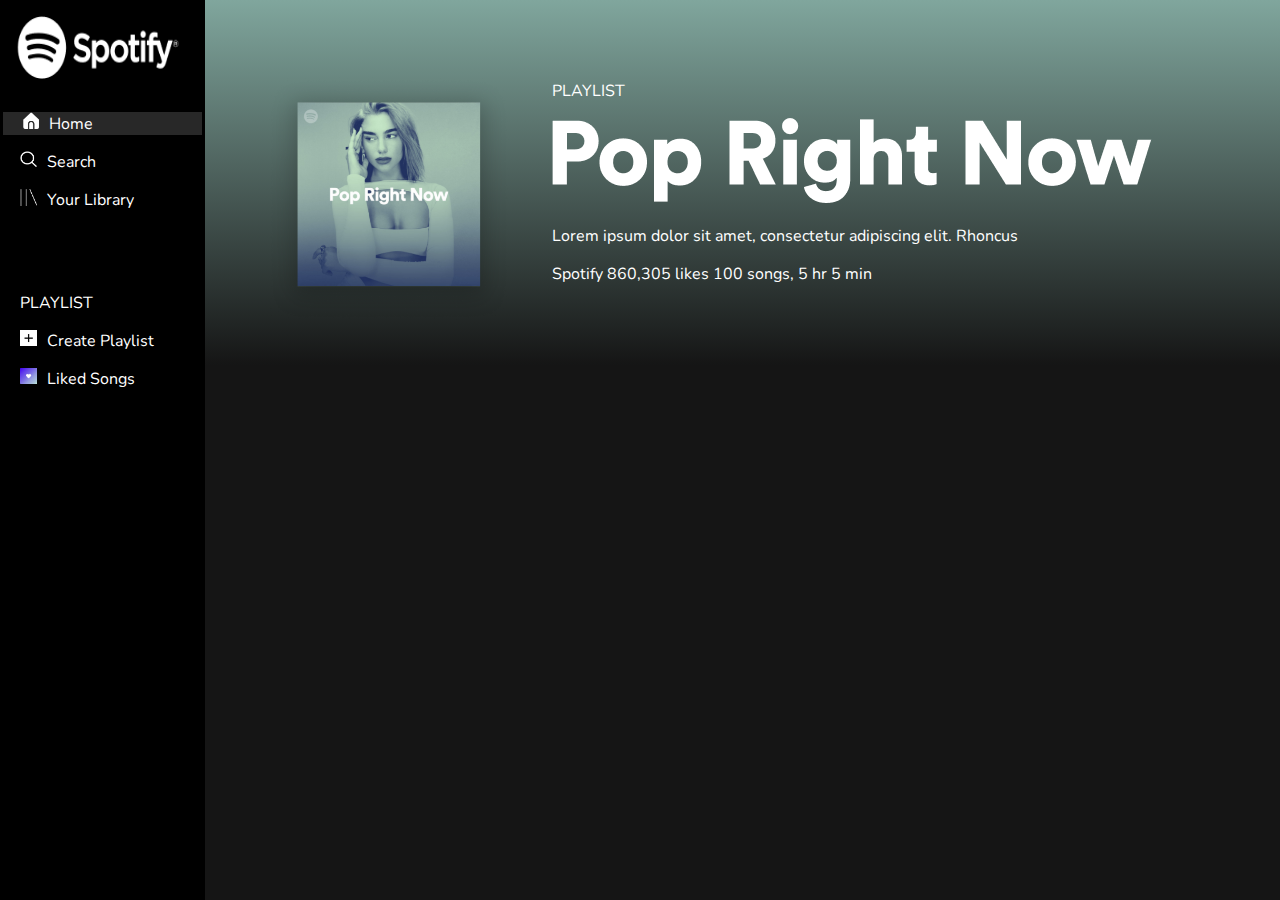
==== index2.html @ 0253b00b "file 3" ====
<!DOCTYPE html>
<html lang="en">

<head>
    <meta charset="UTF-8" />
    <meta name="viewport" content="width=device-width, initial-scale=1.0" />
    <title>Document</title>
    <link rel="stylesheet" href="./style2.css" />
    <link rel="icon" type="image/x-icon" href="./assets/logo.png" />

    <link rel="preconnect" href="https://fonts.googleapis.com" />
    <link rel="preconnect" href="https://fonts.gstatic.com" crossorigin />
    <link href="https://fonts.googleapis.com/css2?family=Nunito:wght@300;400;700&display=swap" rel="stylesheet" />
</head>

<body>
    <div class="main-container">
        <!-- side-bar -->
        <nav>
            <img class="spotify-logo" src="./assets/Spotify logo.png" alt="logo-image" />

            <div class="box-1 all-boxes">
                <p class="home-logo1 home-logo2">
                    <img src="assets/home.png" class="home-logo" alt="home-logo" /><a href="#">Home</a>
                </p>
                <p class="home-logo2">
                    <img src="assets/search.png" class="home-logo" alt="search-logo" /><a href="#"></a>Search
                </p>
                <p class="home-logo2">
                    <img src="assets/library.png" class="home-logo" alt="library-logo" /><a href="#">Your Library</a>
                </p>
            </div>
            <div class="box-2 all-boxes">
                <p class="home-logo">PLAYLIST</p>
                <p>
                    <img src="assets/mini-plus.png" class="home-logo mini-plus home-logo2" alt="mini-plus" />Create
                    Playlist
                </p>
                <p>
                    <img src="assets/mini-heart.png" class="home-logo mini-heart home-logo2" alt="heart-img" />Liked
                    Songs
                </p>
            </div>
        </nav>
        <div>
            <!-- hero section -->
            <header>
                <div class="hero">
                    <div class="hero-sec-1">
                        <img src="assets/hero-pic.png" class="hero-img" alt="hero-img" />
                    </div>
                    <div class="hero-sec-2">
                        <p>PLAYLIST</p>
                        <div clas="hero-div"><img src="assets/Pop Right Now.png" clas="hero-div-h1" alt="text"></div>
                        <p>
                            Lorem ipsum dolor sit amet, consectetur adipiscing elit. Rhoncus
                        </p>
                        <p>Spotify 860,305 likes 100 songs, 5 hr 5 min</p>
                    </div>
                </div>
                <!-- bar -->
                <div>
                    <!-- signs -->
                    <div>
                        <img src="" alt="">
                        <img src="" alt="">
                        <img src="" alt="">
                    </div>
                    <div>
                        <img src="" alt="">
                    </div>
                    <!-- music grid -->
                    <div>
                        <div></div>
                        <div>
                            <div><img src="" alt=""></div>
                            <div>
                                <p></p>
                                <p></p>
                            </div>
                        </div>
                        <div></div>
                        <div></div>
                    </div>
                </div>
            </header>
        </div>
    </div>
</body>

</html>
---- style2.css ----
body,
html {
  font-family: "nunito", sans-serif;
  background-color: #151515;
  height: 100vh;
  margin: 0%;
  padding: 0%;
  overflow-x: hidden;
}
nav {
    width: 16%;
    position: fixed;
    z-index: 3;
    left: 0;
    top: 0;
    bottom: 0;
    color: white;
    background-color: #000000; 
    display: flex;
     
    flex-direction: column;
  }
  a {
    text-decoration: none;
    color: white;
  }
  
.spotify-logo {
    margin: 8%;
    width: 80%;
    height: 7%;
    padding-right: 15%;
  } 
  
.all-boxes{
    height: 30%;
    gap:0%;

}
.home-logo1 {
  justify-self: center;
  width: 97%;
  background-color: #282828;
}
.home-logo {
    font-size: 100%;
  width: 8%;
  margin-right: 5%;
  margin-left: 10%;
}
.mini-logo {
  background-image: url("assets/mini-logo-background.png");
}
.mini-plus {
  background-color: white;
}  
.box-1{
    height: 20%;
} 
header{
    display: flex;
}
.hero{ 
    background: linear-gradient(to bottom, #80a69d, #151515);
    width: 100%; 
    color: white;
    display: flex; 
    justify-content: space-around;
    align-items: center;
    padding-top: 5%; 
    position: fixed;
    z-index: 0;
    top: 0;
    margin-bottom: 500%;
    gap: 0;
     
}
.hero-img{ 
    width: 70%;  
    margin-left: 40%; 
}
 .hero-sec-1{
     width: 50%;  
     margin-left: 10%;
     margin-right: 6%;
     margin-top: -2%;
 }
  .hero-sec-2{
    width: 70%;
  margin-right: 10%;
  margin-bottom: 5%; 
 } 
.hero-div-h1{
  width: 100%;
}
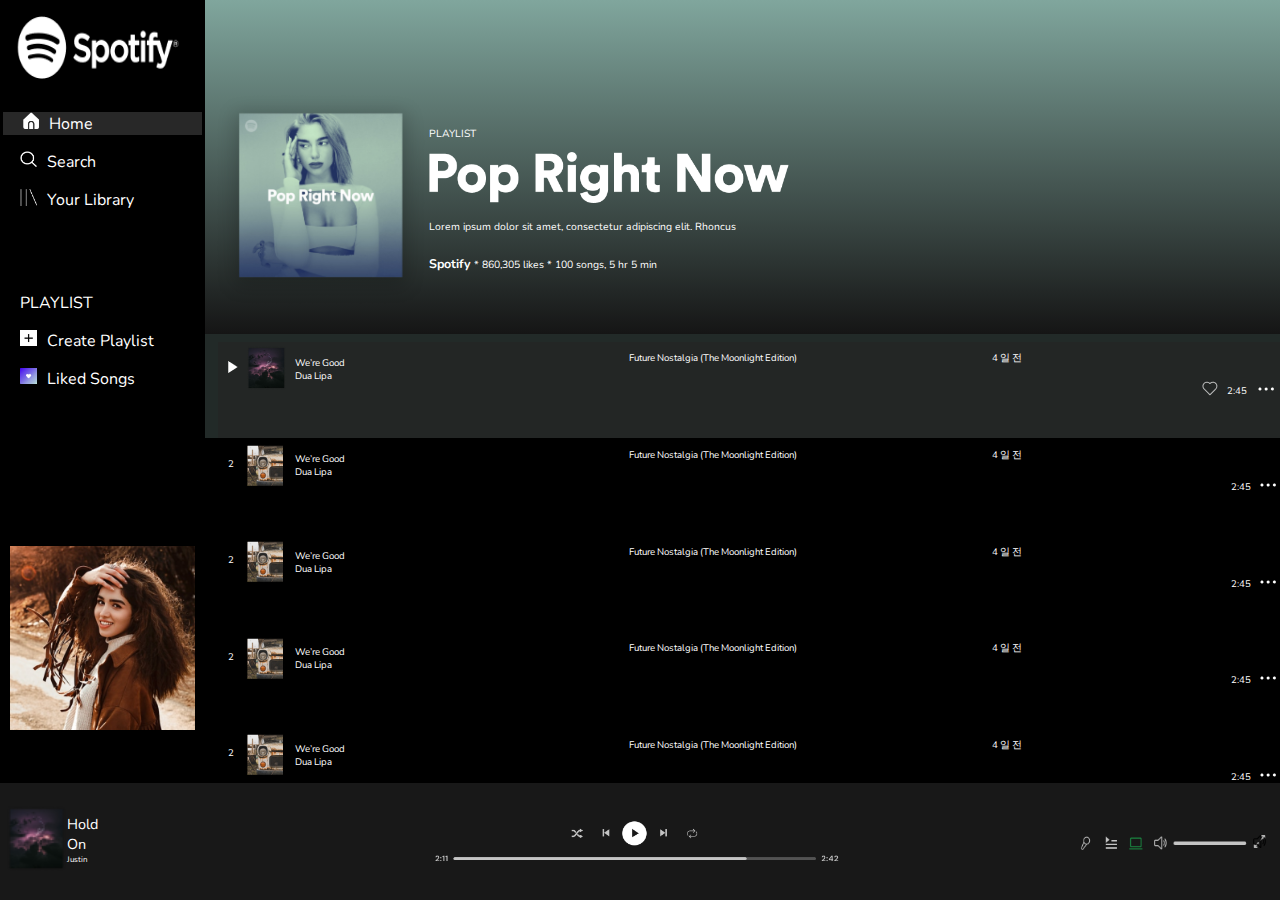
==== commit fd31f987: "file is ready" ====
--- a/index2.html
+++ b/index2.html
@@ -2,90 +2,245 @@
 <html lang="en">
 
 <head>
-    <meta charset="UTF-8" />
-    <meta name="viewport" content="width=device-width, initial-scale=1.0" />
-    <title>Document</title>
-    <link rel="stylesheet" href="./style2.css" />
-    <link rel="icon" type="image/x-icon" href="./assets/logo.png" />
-
-    <link rel="preconnect" href="https://fonts.googleapis.com" />
-    <link rel="preconnect" href="https://fonts.gstatic.com" crossorigin />
-    <link href="https://fonts.googleapis.com/css2?family=Nunito:wght@300;400;700&display=swap" rel="stylesheet" />
+  <meta charset="UTF-8" />
+  <meta name="viewport" content="width=device-width, initial-scale=1.0" />
+  <title>Document</title>
+  <link rel="stylesheet" href="./style2.css" />
+  <link rel="icon" type="image/x-icon" href="./assets/logo.png" />
+
+  <link rel="preconnect" href="https://fonts.googleapis.com" />
+  <link rel="preconnect" href="https://fonts.gstatic.com" crossorigin />
+  <link href="https://fonts.googleapis.com/css2?family=Nunito:wght@300;400;700&display=swap" rel="stylesheet" />
 </head>
 
 <body>
-    <div class="main-container">
-        <!-- side-bar -->
-        <nav>
-            <img class="spotify-logo" src="./assets/Spotify logo.png" alt="logo-image" />
-
-            <div class="box-1 all-boxes">
-                <p class="home-logo1 home-logo2">
-                    <img src="assets/home.png" class="home-logo" alt="home-logo" /><a href="#">Home</a>
-                </p>
-                <p class="home-logo2">
-                    <img src="assets/search.png" class="home-logo" alt="search-logo" /><a href="#"></a>Search
-                </p>
-                <p class="home-logo2">
-                    <img src="assets/library.png" class="home-logo" alt="library-logo" /><a href="#">Your Library</a>
-                </p>
-            </div>
-            <div class="box-2 all-boxes">
-                <p class="home-logo">PLAYLIST</p>
-                <p>
-                    <img src="assets/mini-plus.png" class="home-logo mini-plus home-logo2" alt="mini-plus" />Create
-                    Playlist
-                </p>
-                <p>
-                    <img src="assets/mini-heart.png" class="home-logo mini-heart home-logo2" alt="heart-img" />Liked
-                    Songs
-                </p>
-            </div>
-        </nav>
-        <div>
-            <!-- hero section -->
-            <header>
-                <div class="hero">
-                    <div class="hero-sec-1">
-                        <img src="assets/hero-pic.png" class="hero-img" alt="hero-img" />
-                    </div>
-                    <div class="hero-sec-2">
-                        <p>PLAYLIST</p>
-                        <div clas="hero-div"><img src="assets/Pop Right Now.png" clas="hero-div-h1" alt="text"></div>
-                        <p>
-                            Lorem ipsum dolor sit amet, consectetur adipiscing elit. Rhoncus
-                        </p>
-                        <p>Spotify 860,305 likes 100 songs, 5 hr 5 min</p>
-                    </div>
-                </div>
-                <!-- bar -->
-                <div>
-                    <!-- signs -->
-                    <div>
-                        <img src="" alt="">
-                        <img src="" alt="">
-                        <img src="" alt="">
-                    </div>
-                    <div>
-                        <img src="" alt="">
-                    </div>
-                    <!-- music grid -->
-                    <div>
-                        <div></div>
-                        <div>
-                            <div><img src="" alt=""></div>
-                            <div>
-                                <p></p>
-                                <p></p>
-                            </div>
-                        </div>
-                        <div></div>
-                        <div></div>
-                    </div>
-                </div>
-            </header>
-        </div>
+  <div class="main-container">
+    <!-- side-side -->
+    <nav>
+      <img class="spotify-logo" src="./assets/Spotify logo.png" alt="logo-image" />
+
+      <div class="box-1 all-boxes">
+        <p class="home-logo1 home-logo2">
+          <img src="assets/home.png" class="home-logo" alt="home-logo" /><a href="#">Home</a>
+        </p>
+        <p class="home-logo2">
+          <img src="assets/search.png" class="home-logo" alt="search-logo" /><a href="#"></a>Search
+        </p>
+        <p class="home-logo2">
+          <img src="assets/library.png" class="home-logo" alt="library-logo" /><a href="#">Your Library</a>
+        </p>
+      </div>
+      <div class="box-2 all-boxes">
+        <p class="home-logo">PLAYLIST</p>
+        <p>
+          <img src="assets/mini-plus.png" class="home-logo mini-plus home-logo2" alt="mini-plus" />Create Playlist
+        </p>
+        <p>
+          <img src="assets/mini-heart.png" class="home-logo mini-heart home-logo2" alt="heart-img" />Liked Songs
+        </p>
+      </div>
+      <div class="album">
+        <img src="assets/album art.png" class="album-img" alt="img">
+      </div>
+    </nav>
+
+    <!-- left side -->
+    <div class="left-container">
+      <div class="hero-container">
+        
+        <div class="hero-box1"> 
+            <img src="assets/hero-pic.png" class="hero-img" alt="image"> 
+        </div>
+        <div class="hero-box2">
+          <p>PLAYLIST</p>
+          <div class="hero-text-img-container">
+            <img src="assets/Pop Right Now.png" class="hero-text-img" alt="image">
+          </div>
+          <p>Lorem ipsum dolor sit amet, consectetur adipiscing elit. Rhoncus</p>
+          <p><b class="hero-Spotify">Spotify</b>
+            * 860,305 likes *
+            100 songs, 5 hr 5 min</p>
+        </div> 
+      </div> 
+       <!-- music-bar -->
+      
+       <div class="music-bar-container">
+        <div class="music-bar-logo">
+                <div class="music-bar-image"><img src="assets/green-play-button.png" alt="img"></div> 
+                <div class="music-bar-image"><img src="assets/emty-heart.png" alt="img"></div> 
+                <div class="music-bar-image"><img src="assets/three-dots.png" alt="img"></div> 
+        </div>
+        <div class="music-bar-line">
+          <img src="assets/music-straight-line.png" alt="img">
+        </div>
+        <div class="song1-container">
+          <div class="song-box1">
+            <div class="song-box1-logo"><img src="assets/mini-play-button.png" alt="img"></div>
+            <div class="song-box1-img"><img src="assets/mini-pic1.png" alt="img"> </div>
+            <div class="song-box1-text"><p>We’re Good<br>
+            Dua Lipa</p>
+            </div>
+          </div>
+          <div class="song-box2">
+            <p>Future Nostalgia (The Moonlight Edition)</p>
+          </div>
+          <div class="song-box3">
+            <p>4
+              일 전</p>
+          </div>
+          <div class="song-box4">
+            <div><img src="assets/mini-empty-heart.png" alt="img"> </div>
+            <div><p>2:45</p> </div>
+            <div><img src="assets/mini-three-dot.png" alt="img"> </div>
+          </div>
+        </div>
+
+       <div class="grid"> 
+
+        <div class="song2-container">
+          <div class="song-box1">
+            <div class="song-box1-logo">2</div>
+            <div class="song-box1-img"><img src="assets/song-pic2.png" alt="img"> </div>
+            <div class="song-box1-text"><p>We’re Good<br>
+            Dua Lipa</p>
+            </div>
+          </div>
+          <div class="song-box2">
+            <p>Future Nostalgia (The Moonlight Edition)</p>
+          </div>
+          <div class="song-box3">
+            <p>4
+              일 전</p>
+          </div>
+          <div class="song-box4 "> 
+            <div class="song-box4-element1"><p>2:45</p></div>
+            <div><img src="assets/mini-three-dot.png" alt="img"> </div>
+          </div>
+        </div>
+        <div class="song2-container">
+          <div class="song-box1">
+            <div class="song-box1-logo">2</div>
+            <div class="song-box1-img"><img src="assets/song-pic2.png" alt="img"> </div>
+            <div class="song-box1-text"><p>We’re Good<br>
+            Dua Lipa</p>
+            </div>
+          </div>
+          <div class="song-box2">
+            <p>Future Nostalgia (The Moonlight Edition)</p>
+          </div>
+          <div class="song-box3">
+            <p>4
+              일 전</p>
+          </div>
+          <div class="song-box4 "> 
+            <div class="song-box4-element1"><p>2:45</p></div>
+            <div><img src="assets/mini-three-dot.png" alt="img"> </div>
+          </div>
+        </div>
+        <div class="song2-container">
+          <div class="song-box1">
+            <div class="song-box1-logo">2</div>
+            <div class="song-box1-img"><img src="assets/song-pic2.png" alt="img"> </div>
+            <div class="song-box1-text"><p>We’re Good<br>
+            Dua Lipa</p>
+            </div>
+          </div>
+          <div class="song-box2">
+            <p>Future Nostalgia (The Moonlight Edition)</p>
+          </div>
+          <div class="song-box3">
+            <p>4
+              일 전</p>
+          </div>
+          <div class="song-box4 "> 
+            <div class="song-box4-element1"><p>2:45</p></div>
+            <div><img src="assets/mini-three-dot.png" alt="img"> </div>
+          </div>
+        </div>
+        <div class="song2-container">
+          <div class="song-box1">
+            <div class="song-box1-logo">2</div>
+            <div class="song-box1-img"><img src="assets/song-pic2.png" alt="img"> </div>
+            <div class="song-box1-text"><p>We’re Good<br>
+            Dua Lipa</p>
+            </div>
+          </div>
+          <div class="song-box2">
+            <p>Future Nostalgia (The Moonlight Edition)</p>
+          </div>
+          <div class="song-box3">
+            <p>4
+              일 전</p>
+          </div>
+          <div class="song-box4 "> 
+            <div class="song-box4-element1"><p>2:45</p></div>
+            <div><img src="assets/mini-three-dot.png" alt="img"> </div>
+          </div>
+        </div>
+        <div class="song2-container">
+          <div class="song-box1">
+            <div class="song-box1-logo">2</div>
+            <div class="song-box1-img"><img src="assets/song-pic2.png" alt="img"> </div>
+            <div class="song-box1-text"><p>We’re Good<br>
+            Dua Lipa</p>
+            </div>
+          </div>
+          <div class="song-box2">
+            <p>Future Nostalgia (The Moonlight Edition)</p>
+          </div>
+          <div class="song-box3">
+            <p>4
+              일 전</p>
+          </div>
+          <div class="song-box4 "> 
+            <div class="song-box4-element1"><p>2:45</p></div>
+            <div><img src="assets/mini-three-dot.png" alt="img"> </div>
+          </div>
+        </div>
+
+      </div>
+       
+      <footer class="music-container">
+        <div class="music-box1">
+          <div class="music-container-element-1">
+            <div class="Dreaming">
+              <img
+                src="assets/mini-pic1.png"
+                class="Dreaming"
+                alt="Dreaming"
+              />
+            </div>
+            <div class="music-container-element-2">
+              <div class="current-song"><p class="music-p1">Hold On</p></div>
+              <div><p class="music-p2">Justin</p></div> 
+            </div> 
+          </div>
+        </div>
+
+        <div class="music-box2">
+          <img
+            src="assets/Music Player Options.png"
+            class="music-player"
+            alt="music-player"
+          />
+        </div>
+        <div class="music-box3">
+          <img
+            src="assets/Right options.png"
+            class="music-option"
+            alt="img"
+          /> 
+        </div>
+         
+           
+      </footer>
+ 
+      </div>
     </div>
+  </div>
+
+
+   
 </body>
 
 </html>--- a/style2.css
+++ b/style2.css
@@ -6,6 +6,10 @@
   margin: 0%;
   padding: 0%;
   overflow-x: hidden;
+
+}
+::-webkit-scrollbar{
+  display:none;
 }
 nav {
     width: 16%;
@@ -57,39 +61,211 @@
 .box-1{
     height: 20%;
 } 
-header{
-    display: flex;
-}
-.hero{ 
+.left-container{ 
+  width: 100vw;
+  height: 100vh;
+    display: flex;
+    flex-direction: column; 
+}
+.album-img{
+  width: 90%; 
+  margin-left: 5%;
+  margin-bottom: 50%;
+}
+.hero-container{ 
     background: linear-gradient(to bottom, #80a69d, #151515);
     width: 100%; 
+    height: 30vh;
     color: white;
     display: flex; 
+    flex-direction: row;  
     justify-content: space-around;
     align-items: center;
-    padding-top: 5%; 
+    padding-top: 5%;
     position: fixed;
     z-index: 0;
-    top: 0;
-    margin-bottom: 500%;
-    gap: 0;
-     
-}
+    top: 0;  
+
+  }  
 .hero-img{ 
-    width: 70%;  
-    margin-left: 40%; 
-}
- .hero-sec-1{
-     width: 50%;  
-     margin-left: 10%;
-     margin-right: 6%;
-     margin-top: -2%;
- }
-  .hero-sec-2{
-    width: 70%;
-  margin-right: 10%;
-  margin-bottom: 5%; 
+    width: 30%;  
+}
+ .hero-box1{
+     width: 100%;    
+     display: flex;
+      flex-direction: column;
+      justify-content: space-between;
+      align-items: flex-end;
+      margin-left: -23%;
+ }
+ .hero-box2{
+      width: 100%;   
+      display: flex;
+      flex-direction: column;
+      justify-content: space-between;
+      align-items: flex-start;
+      margin-right: 10%;
+ }
+ .hero-text-img{
+       width: 60%;
+ }
+ .hero-box2>p{
+     font-size: 65%;
+ }
+ .hero-Spotify{
+      font-size: larger;
+ }
+ .music-bar-container{
+  background-color: #222a28;
+  margin-top: 20%; 
+  height: 100vh;
+  width: 100%; 
+  flex-direction: column;
+  overflow-x: hidden;
+
  } 
-.hero-div-h1{
-  width: 100%;
-}
+ .music-bar-logo{ 
+  width: 10%;
+   display: flex;
+   flex-direction: row; 
+    margin-left: 18%; 
+ }
+.music-bar-image>img{
+  width: 80%;
+  margin-top: 20%;
+ }
+.music-bar-line{
+  width: 100%;
+}
+.music-bar-line>img{
+  width: 85%;
+  margin-left: 18%;
+}
+.song1-container{
+  background-color: #232625; 
+  color: white;
+  height: 15%;
+  font-size: 60%;
+  margin-left: 17%;  
+  display: flex;
+  flex-direction: row;
+ justify-content: space-between;  
+}
+.song-box1{  
+  width: 11%; 
+ margin: 0.4%;
+ margin-left: 1%;  
+  display: flex;
+  flex-direction: row;
+  justify-content: space-between;   
+} 
+.song-box1-logo{
+  margin-top: 12%;
+} 
+.song-box2 {
+  margin-left: 10%;
+}
+ .song-box3{
+  margin-left: 2%;
+}
+.song-box4 {
+  width: 8%;
+  display: flex;
+  flex-direction: row;  
+  justify-content:space-around; 
+  align-items: center; 
+} 
+.song2-container{
+  background-color:black; 
+  color: white; 
+  height: 15%;
+  font-size: 60%;
+  margin-left: 17%;  
+  display: flex;
+  flex-direction: row;
+ justify-content: space-between;  
+}
+.grid{
+  background-color: black;
+  height: 100%;
+} 
+.song-box4-element1{
+  margin-left: 40%;
+}
+.music-container {
+  position: fixed;
+  z-index: 3;
+  bottom: 0;
+  left: 0;
+  right: 0;
+  width: 100%;
+  height: 13%;
+  background-color: #181818;
+  display: flex;
+  justify-content: space-around;
+  align-items: center;
+    gap: 0;  
+}
+.music-box1 {
+    width: 30%;
+  display: flex;
+  justify-content: flex-start;
+  align-items: center;
+   margin-left: 0.5%;
+   
+}
+.music-container-element-1 {
+    width: 20%; 
+  display: flex;
+  justify-content: center;
+  text-align: center;
+  color: white;
+   
+}
+.music-container-element-2 { 
+  display: flex;
+  flex-direction: column; 
+  margin-top: 10%; 
+  color: white;
+  width: 20%;
+  height: 50%;
+  font-size: 100%;
+   
+} 
+.music-p1 {
+  font-size: 90%;
+  width: 70%;
+  margin: 0%;
+}
+.music-p2 {
+  font-size: 50%; 
+  width: 50%;
+  margin: 0%;
+  
+}
+.Dreaming {
+  width: 100%;
+   
+} 
+.music-player{
+    width: 80%;
+}
+.music-option{
+    width: 50%;
+}
+.music-box2{
+    width: 40%;
+    display: flex;
+    justify-content: center;
+    align-items: center;
+}
+.music-box3{
+    width: 30%;
+    display: flex;
+    justify-content: flex-end;
+    align-items: center; 
+    margin-right: 1%;
+} 
+.current-song{
+  width: 100%;
+}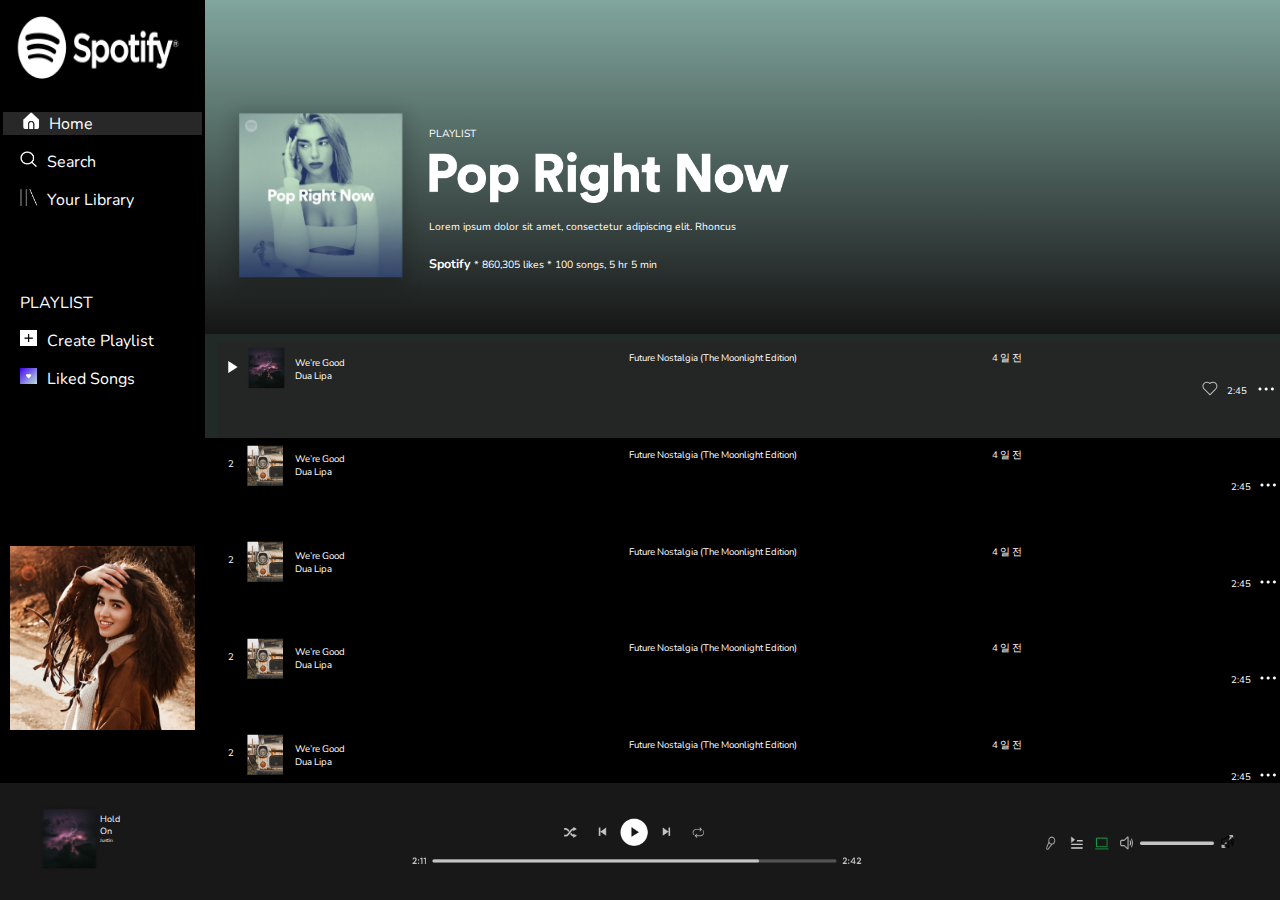
==== commit 8e785ffa: "file is ready" ====
--- a/index2.html
+++ b/index2.html
@@ -4,9 +4,9 @@
 <head>
   <meta charset="UTF-8" />
   <meta name="viewport" content="width=device-width, initial-scale=1.0" />
-  <title>Document</title>
+  <title>Spotify - Web Player: Music for everyone</title>
   <link rel="stylesheet" href="./style2.css" />
-  <link rel="icon" type="image/x-icon" href="./assets/logo.png" />
+  <link rel="icon" href="https://github.com/AVIVASHISHTA29/spotify-clone-html/blob/main/assets/logo.png?raw=truepng" type="image/x-icon">
 
   <link rel="preconnect" href="https://fonts.googleapis.com" />
   <link rel="preconnect" href="https://fonts.gstatic.com" crossorigin />
@@ -15,7 +15,7 @@
 
 <body>
   <div class="main-container">
-    <!-- side-side -->
+    <!-- left-side -->
     <nav>
       <img class="spotify-logo" src="./assets/Spotify logo.png" alt="logo-image" />
 
@@ -26,16 +26,16 @@
         <p class="home-logo2">
           <img src="assets/search.png" class="home-logo" alt="search-logo" /><a href="#"></a>Search
         </p>
-        <p class="home-logo2">
+        <p class="home-logo2 your-library">
           <img src="assets/library.png" class="home-logo" alt="library-logo" /><a href="#">Your Library</a>
         </p>
       </div>
       <div class="box-2 all-boxes">
         <p class="home-logo">PLAYLIST</p>
-        <p>
+        <p  class="hide">
           <img src="assets/mini-plus.png" class="home-logo mini-plus home-logo2" alt="mini-plus" />Create Playlist
         </p>
-        <p>
+        <p class="liked-songs">
           <img src="assets/mini-heart.png" class="home-logo mini-heart home-logo2" alt="heart-img" />Liked Songs
         </p>
       </div>
@@ -77,14 +77,14 @@
           <div class="song-box1">
             <div class="song-box1-logo"><img src="assets/mini-play-button.png" alt="img"></div>
             <div class="song-box1-img"><img src="assets/mini-pic1.png" alt="img"> </div>
-            <div class="song-box1-text"><p>We’re Good<br>
-            Dua Lipa</p>
-            </div>
-          </div>
-          <div class="song-box2">
-            <p>Future Nostalgia (The Moonlight Edition)</p>
-          </div>
-          <div class="song-box3">
+            <div class="song-box1-text font-change"><p>We’re Good<br>
+            Dua Lipa</p>
+            </div>
+          </div>
+          <div class="song-box2 font-change">
+            <p>Future Nostalgia (The Moonlight Edition)</p>
+          </div>
+          <div class="song-box3 font-change">
             <p>4
               일 전</p>
           </div>
--- a/style2.css
+++ b/style2.css
@@ -268,4 +268,68 @@
 } 
 .current-song{
   width: 100%;
-}+}
+.music-box2>img{
+  width: 150%;
+}
+
+@media screen and (max-width: 768px) {
+   .spotify-logo{
+    height:20px;
+   }
+  nav{
+   font-size: 10px;
+  }
+   .grid{
+    font-size: 10px;
+  }
+  .song1-container{
+    display: none;
+  } 
+  .Dreaming{
+    width: 30px;
+  }
+  .music-box2{
+    width: 200px;
+  }
+  .hero-container{
+    font-size: 10px;
+  }
+  
+  .box-2{
+    margin-top: -30px;
+  }
+}
+@media screen and (max-width: 450px){
+  nav{
+    font-size: 8px;
+   } 
+   .album,.hide{
+    display: none;
+   }
+   .hero-container{
+    font-size: 5px;
+  }
+  .hero-container{
+    height: 100px;
+  }
+  .spotify-logo{
+    width: 40px;
+    height: 15px;
+  }
+}
+@media screen and (max-width: 375px){
+  .your-library,.liked-songs{
+    
+    font-size: 5px;
+  } 
+}
+@media screen and (max-width: 1440px){
+  .music-container-element-2{ 
+    font-size: 10px;
+  }
+  .music-box2{
+    width: 300px;
+  } 
+}
+
